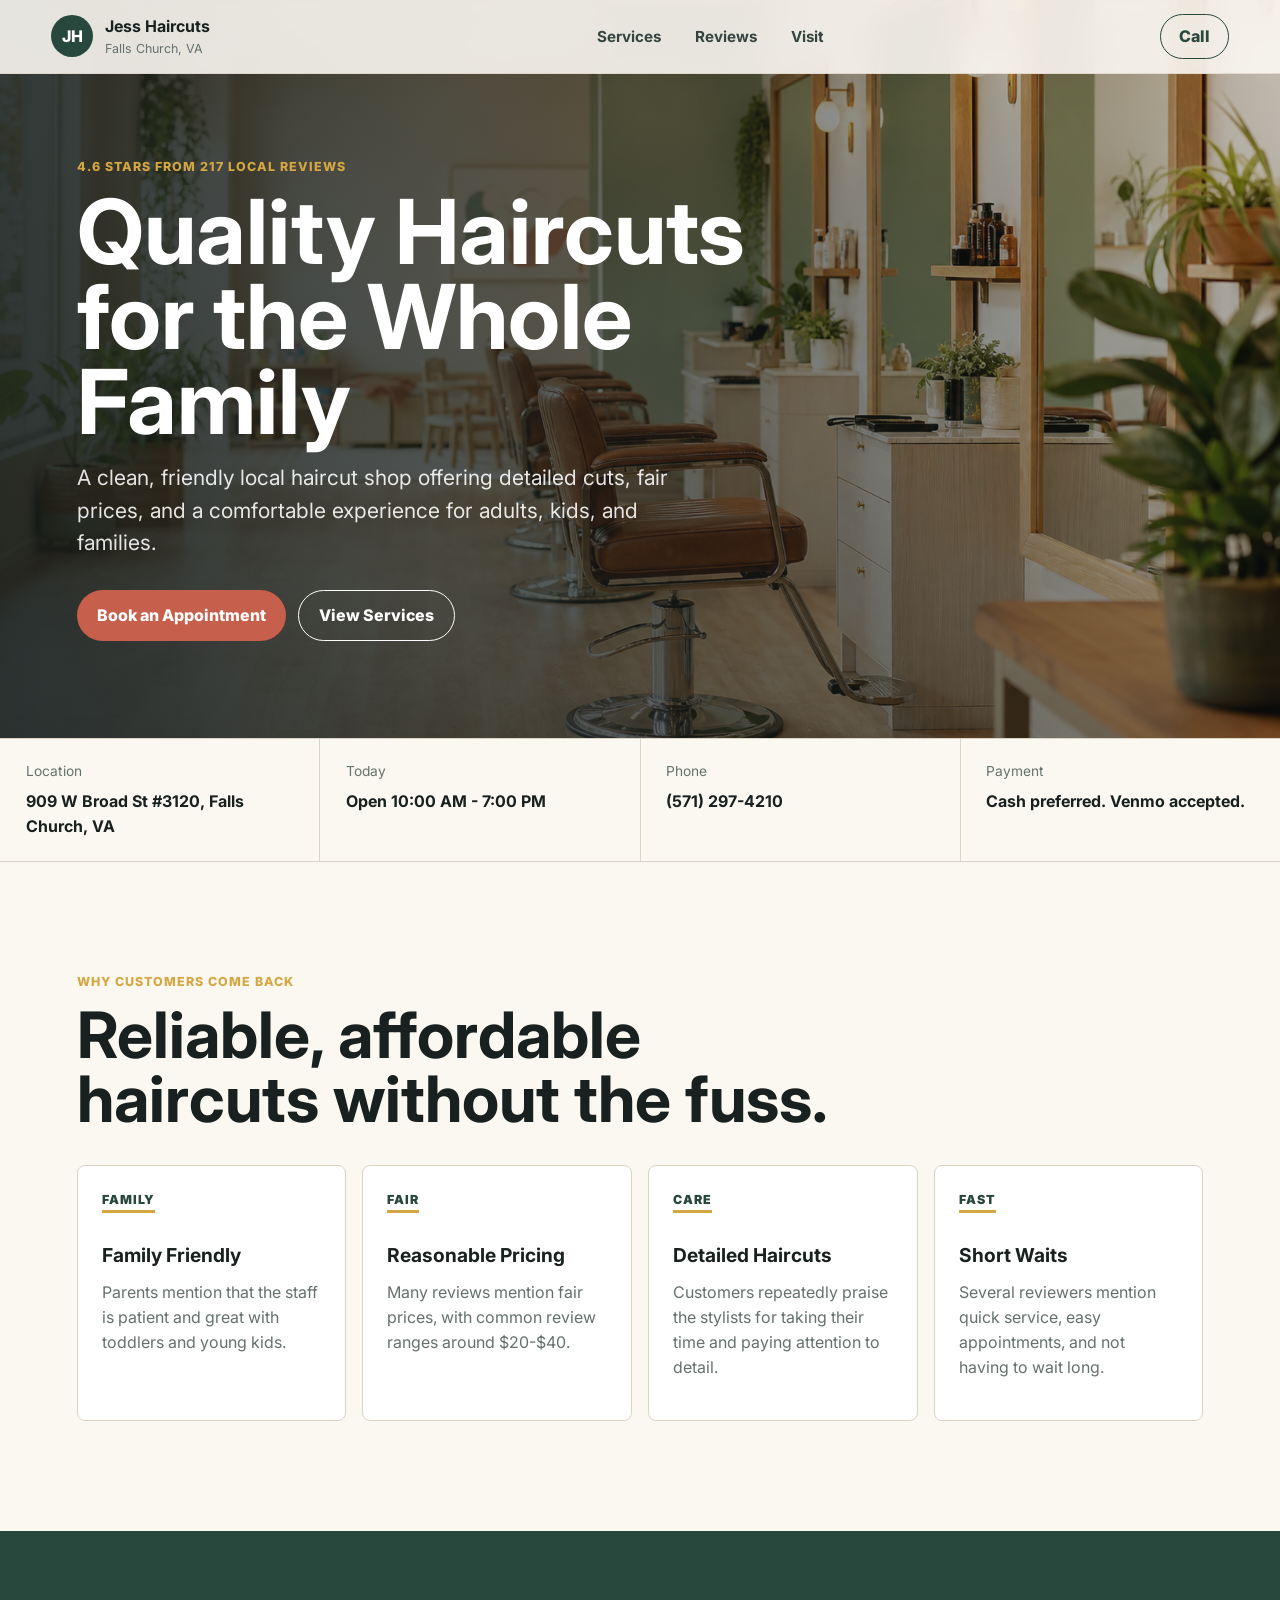
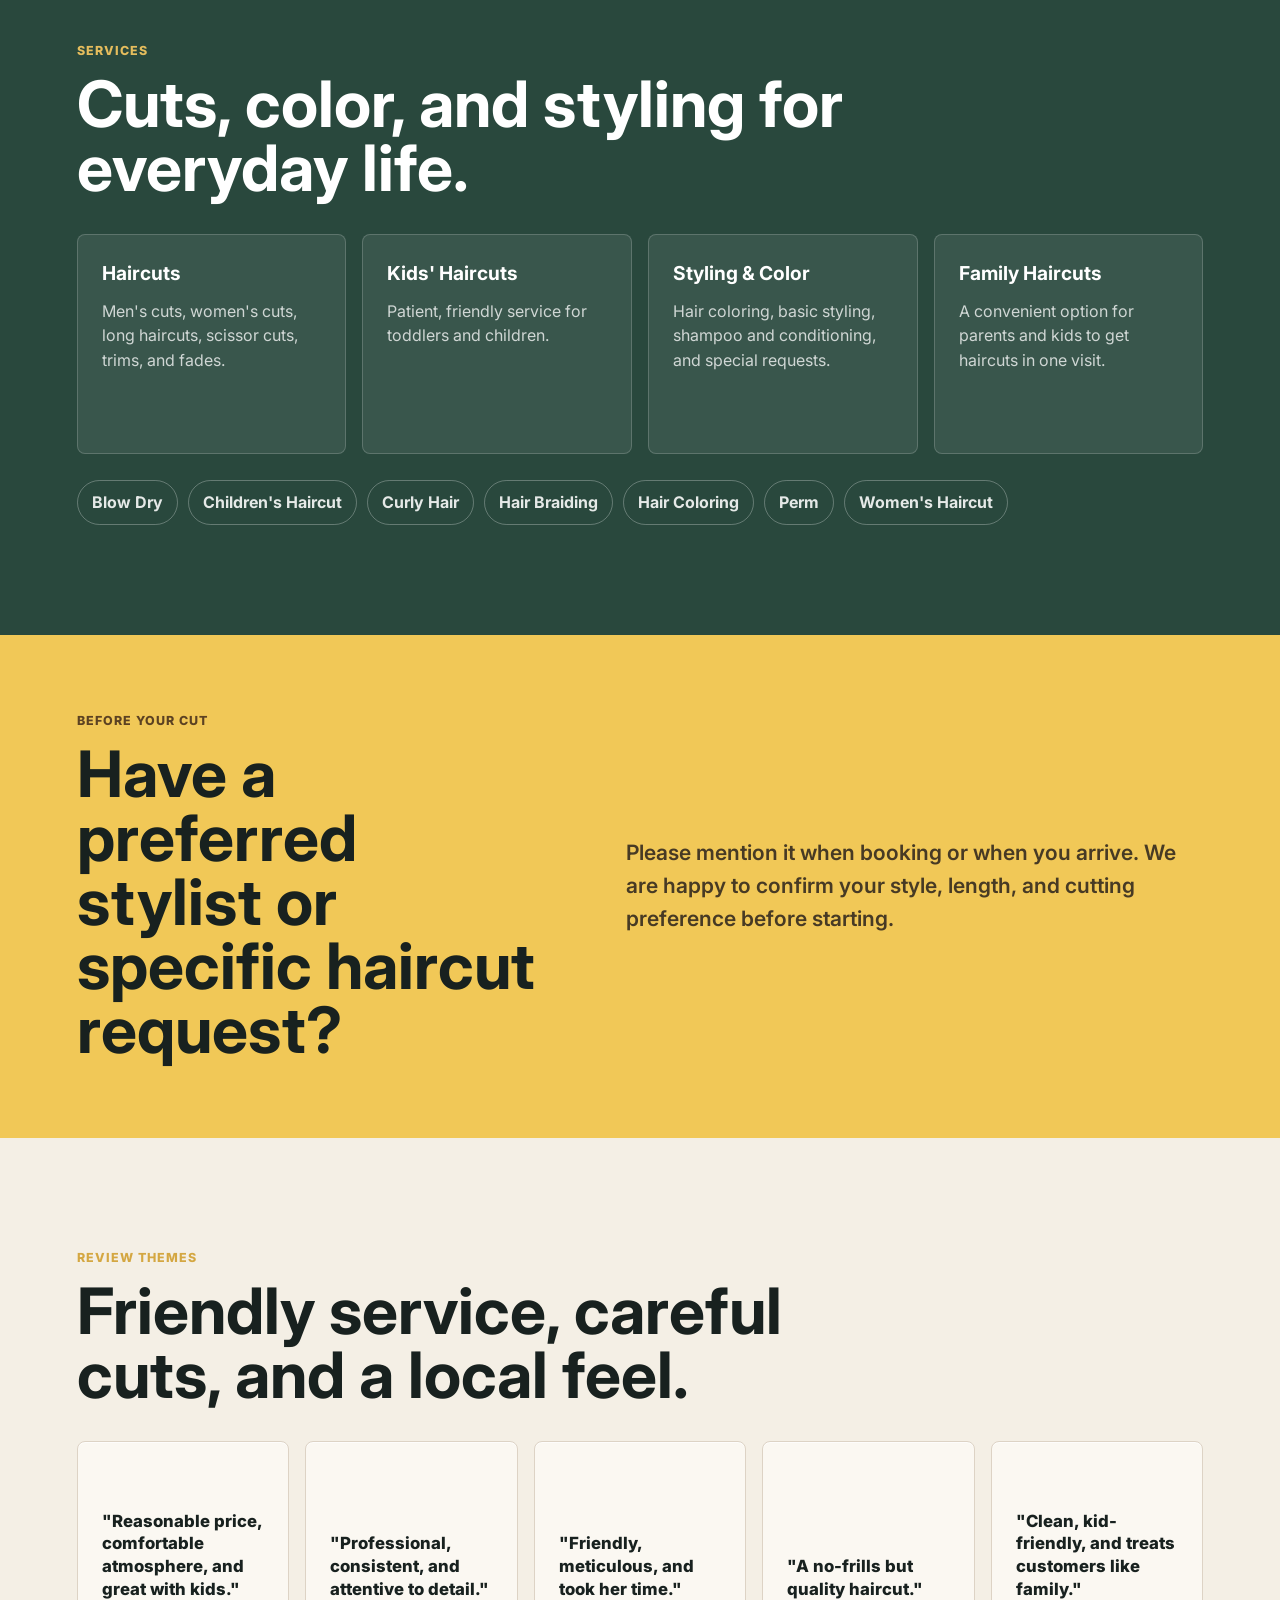
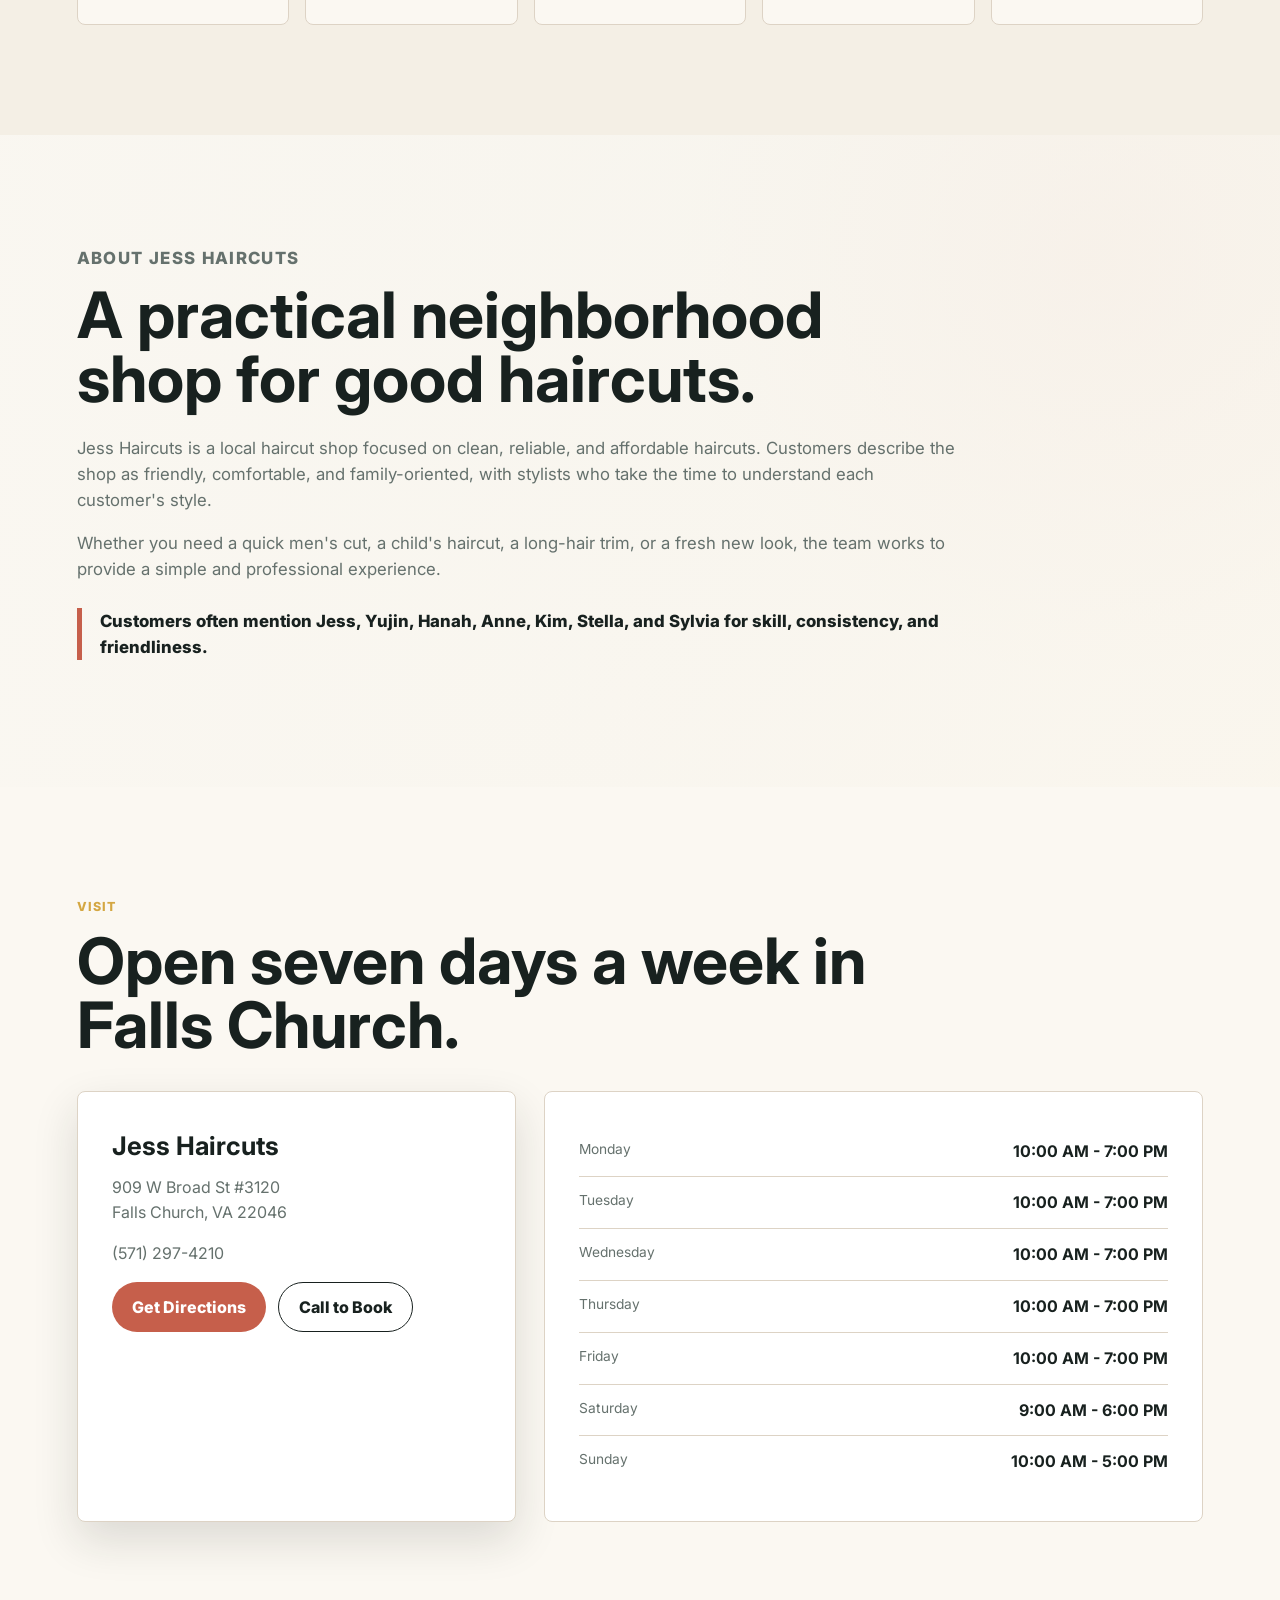
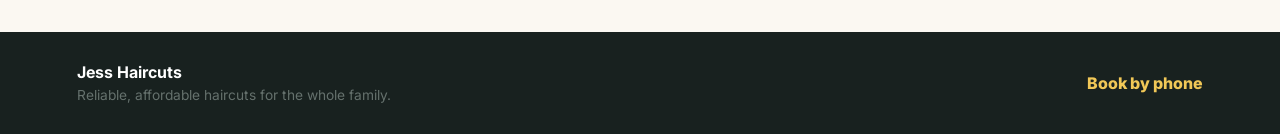
==== index.html @ 49f00c07 "Add Jess Haircuts website" ====
<!DOCTYPE html>
<html lang="en">
  <head>
    <meta charset="UTF-8" />
    <meta name="viewport" content="width=device-width, initial-scale=1.0" />
    <meta
      name="description"
      content="Jess Haircuts is a clean, friendly neighborhood haircut shop in Falls Church, VA offering reliable, affordable haircuts for adults, kids, and families."
    />
    <title>Jess Haircuts | Family Haircuts in Falls Church, VA</title>
    <link rel="preconnect" href="https://fonts.googleapis.com" />
    <link rel="preconnect" href="https://fonts.gstatic.com" crossorigin />
    <link
      href="https://fonts.googleapis.com/css2?family=Inter:wght@400;500;600;700;800&display=swap"
      rel="stylesheet"
    />
    <link rel="stylesheet" href="styles.css" />
  </head>
  <body>
    <header class="site-header">
      <a class="brand" href="#top" aria-label="Jess Haircuts home">
        <span class="brand-mark">JH</span>
        <span>
          <strong>Jess Haircuts</strong>
          <small>Falls Church, VA</small>
        </span>
      </a>
      <nav class="site-nav" aria-label="Primary navigation">
        <a href="#services">Services</a>
        <a href="#reviews">Reviews</a>
        <a href="#visit">Visit</a>
      </nav>
      <a class="header-call" href="tel:+15712974210">Call</a>
    </header>

    <main id="top">
      <section class="hero" aria-labelledby="hero-title">
        <div class="hero-media" aria-hidden="true">
          <img src="assets/salon-hero.png" alt="" />
        </div>
        <div class="hero-shade" aria-hidden="true"></div>
        <div class="hero-content">
          <p class="rating">4.6 stars from 217 local reviews</p>
          <h1 id="hero-title">Quality Haircuts for the Whole Family</h1>
          <p class="hero-copy">
            A clean, friendly local haircut shop offering detailed cuts, fair
            prices, and a comfortable experience for adults, kids, and families.
          </p>
          <div class="hero-actions">
            <a class="button primary" href="tel:+15712974210">Book an Appointment</a>
            <a class="button secondary" href="#services">View Services</a>
          </div>
        </div>
      </section>

      <section class="quick-info" aria-label="Quick business information">
        <div>
          <span>Location</span>
          <strong>909 W Broad St #3120, Falls Church, VA</strong>
        </div>
        <div>
          <span>Today</span>
          <strong>Open 10:00 AM - 7:00 PM</strong>
        </div>
        <div>
          <span>Phone</span>
          <strong><a href="tel:+15712974210">(571) 297-4210</a></strong>
        </div>
        <div>
          <span>Payment</span>
          <strong>Cash preferred. Venmo accepted.</strong>
        </div>
      </section>

      <section class="section trust" aria-labelledby="trust-title">
        <div class="section-heading">
          <p class="eyebrow">Why customers come back</p>
          <h2 id="trust-title">Reliable, affordable haircuts without the fuss.</h2>
        </div>
        <div class="trust-grid">
          <article>
            <span class="icon">Family</span>
            <h3>Family Friendly</h3>
            <p>
              Parents mention that the staff is patient and great with toddlers
              and young kids.
            </p>
          </article>
          <article>
            <span class="icon">Fair</span>
            <h3>Reasonable Pricing</h3>
            <p>
              Many reviews mention fair prices, with common review ranges around
              $20-$40.
            </p>
          </article>
          <article>
            <span class="icon">Care</span>
            <h3>Detailed Haircuts</h3>
            <p>
              Customers repeatedly praise the stylists for taking their time and
              paying attention to detail.
            </p>
          </article>
          <article>
            <span class="icon">Fast</span>
            <h3>Short Waits</h3>
            <p>
              Several reviewers mention quick service, easy appointments, and
              not having to wait long.
            </p>
          </article>
        </div>
      </section>

      <section class="section services-section" id="services" aria-labelledby="services-title">
        <div class="section-heading">
          <p class="eyebrow">Services</p>
          <h2 id="services-title">Cuts, color, and styling for everyday life.</h2>
        </div>
        <div class="services-grid">
          <article>
            <h3>Haircuts</h3>
            <p>Men's cuts, women's cuts, long haircuts, scissor cuts, trims, and fades.</p>
          </article>
          <article>
            <h3>Kids' Haircuts</h3>
            <p>Patient, friendly service for toddlers and children.</p>
          </article>
          <article>
            <h3>Styling &amp; Color</h3>
            <p>Hair coloring, basic styling, shampoo and conditioning, and special requests.</p>
          </article>
          <article>
            <h3>Family Haircuts</h3>
            <p>A convenient option for parents and kids to get haircuts in one visit.</p>
          </article>
        </div>
        <ul class="service-list" aria-label="Additional services">
          <li>Blow Dry</li>
          <li>Children's Haircut</li>
          <li>Curly Hair</li>
          <li>Hair Braiding</li>
          <li>Hair Coloring</li>
          <li>Perm</li>
          <li>Women's Haircut</li>
        </ul>
      </section>

      <section class="booking-note" aria-labelledby="booking-note-title">
        <div>
          <p class="eyebrow">Before your cut</p>
          <h2 id="booking-note-title">Have a preferred stylist or specific haircut request?</h2>
        </div>
        <p>
          Please mention it when booking or when you arrive. We are happy to
          confirm your style, length, and cutting preference before starting.
        </p>
      </section>

      <section class="section reviews" id="reviews" aria-labelledby="reviews-title">
        <div class="section-heading">
          <p class="eyebrow">Review themes</p>
          <h2 id="reviews-title">Friendly service, careful cuts, and a local feel.</h2>
        </div>
        <div class="review-grid">
          <figure>
            <blockquote>"Reasonable price, comfortable atmosphere, and great with kids."</blockquote>
          </figure>
          <figure>
            <blockquote>"Professional, consistent, and attentive to detail."</blockquote>
          </figure>
          <figure>
            <blockquote>"Friendly, meticulous, and took her time."</blockquote>
          </figure>
          <figure>
            <blockquote>"A no-frills but quality haircut."</blockquote>
          </figure>
          <figure>
            <blockquote>"Clean, kid-friendly, and treats customers like family."</blockquote>
          </figure>
        </div>
      </section>

      <section class="section about" aria-labelledby="about-title">
        <div class="about-copy">
          <p class="eyebrow">About Jess Haircuts</p>
          <h2 id="about-title">A practical neighborhood shop for good haircuts.</h2>
          <p>
            Jess Haircuts is a local haircut shop focused on clean, reliable,
            and affordable haircuts. Customers describe the shop as friendly,
            comfortable, and family-oriented, with stylists who take the time to
            understand each customer's style.
          </p>
          <p>
            Whether you need a quick men's cut, a child's haircut, a long-hair
            trim, or a fresh new look, the team works to provide a simple and
            professional experience.
          </p>
          <p class="stylist-note">
            Customers often mention Jess, Yujin, Hanah, Anne, Kim, Stella, and
            Sylvia for skill, consistency, and friendliness.
          </p>
        </div>
      </section>

      <section class="section visit" id="visit" aria-labelledby="visit-title">
        <div class="section-heading">
          <p class="eyebrow">Visit</p>
          <h2 id="visit-title">Open seven days a week in Falls Church.</h2>
        </div>
        <div class="visit-layout">
          <div class="visit-details">
            <h3>Jess Haircuts</h3>
            <p>909 W Broad St #3120<br />Falls Church, VA 22046</p>
            <p><a href="tel:+15712974210">(571) 297-4210</a></p>
            <div class="visit-actions">
              <a
                class="button primary"
                href="https://www.google.com/maps/search/?api=1&query=Jess+Haircuts+909+W+Broad+St+3120+Falls+Church+VA+22046"
              >
                Get Directions
              </a>
              <a class="button secondary" href="tel:+15712974210">Call to Book</a>
            </div>
          </div>
          <div class="hours" aria-label="Opening times">
            <div><span>Monday</span><strong>10:00 AM - 7:00 PM</strong></div>
            <div><span>Tuesday</span><strong>10:00 AM - 7:00 PM</strong></div>
            <div><span>Wednesday</span><strong>10:00 AM - 7:00 PM</strong></div>
            <div><span>Thursday</span><strong>10:00 AM - 7:00 PM</strong></div>
            <div><span>Friday</span><strong>10:00 AM - 7:00 PM</strong></div>
            <div><span>Saturday</span><strong>9:00 AM - 6:00 PM</strong></div>
            <div><span>Sunday</span><strong>10:00 AM - 5:00 PM</strong></div>
          </div>
        </div>
      </section>
    </main>

    <footer class="site-footer">
      <div>
        <strong>Jess Haircuts</strong>
        <span>Reliable, affordable haircuts for the whole family.</span>
      </div>
      <a href="tel:+15712974210">Book by phone</a>
    </footer>
  </body>
</html>
---- styles.css ----
:root {
  --ink: #18211f;
  --muted: #65716d;
  --paper: #fbf8f2;
  --cream: #f4efe5;
  --sage: #476b5c;
  --sage-dark: #29483d;
  --coral: #c65f4b;
  --gold: #d4a742;
  --line: #ddd3c5;
  --white: #ffffff;
  --shadow: 0 18px 45px rgba(30, 33, 31, 0.14);
}

* {
  box-sizing: border-box;
}

html {
  scroll-behavior: smooth;
}

body {
  margin: 0;
  background: var(--paper);
  color: var(--ink);
  font-family: "Inter", Arial, sans-serif;
  line-height: 1.55;
}

img {
  display: block;
  max-width: 100%;
}

a {
  color: inherit;
  text-decoration: none;
}

.site-header {
  position: fixed;
  z-index: 20;
  top: 0;
  left: 0;
  right: 0;
  display: flex;
  align-items: center;
  justify-content: space-between;
  gap: 24px;
  padding: 14px clamp(18px, 4vw, 56px);
  background: rgba(251, 248, 242, 0.9);
  border-bottom: 1px solid rgba(221, 211, 197, 0.72);
  backdrop-filter: blur(16px);
}

.brand {
  display: flex;
  align-items: center;
  gap: 12px;
  min-width: 210px;
}

.brand-mark {
  display: grid;
  width: 42px;
  height: 42px;
  place-items: center;
  border-radius: 50%;
  background: var(--sage-dark);
  color: var(--white);
  font-weight: 800;
}

.brand strong,
.brand small {
  display: block;
}

.brand strong {
  font-size: 1rem;
}

.brand small {
  color: var(--muted);
  font-size: 0.78rem;
}

.site-nav {
  display: flex;
  align-items: center;
  justify-content: center;
  gap: clamp(14px, 3vw, 34px);
  color: #35443f;
  font-size: 0.95rem;
  font-weight: 700;
}

.site-nav a,
.header-call {
  transition: color 180ms ease, border-color 180ms ease, background 180ms ease;
}

.site-nav a:hover {
  color: var(--coral);
}

.header-call {
  border: 1px solid var(--sage-dark);
  border-radius: 999px;
  padding: 9px 18px;
  color: var(--sage-dark);
  font-weight: 800;
}

.header-call:hover {
  background: var(--sage-dark);
  color: var(--white);
}

.hero {
  position: relative;
  min-height: 82vh;
  display: flex;
  align-items: center;
  overflow: hidden;
  padding: 104px clamp(18px, 6vw, 80px) 44px;
}

.hero-media,
.hero-shade {
  position: absolute;
  inset: 0;
}

.hero-media img {
  width: 100%;
  height: 100%;
  object-fit: cover;
}

.hero-shade {
  background:
    linear-gradient(90deg, rgba(21, 28, 26, 0.85) 0%, rgba(21, 28, 26, 0.62) 42%, rgba(21, 28, 26, 0.12) 100%),
    linear-gradient(0deg, rgba(21, 28, 26, 0.34), rgba(21, 28, 26, 0.08));
}

.hero-content {
  position: relative;
  z-index: 1;
  width: min(670px, 100%);
  color: var(--white);
}

.rating,
.eyebrow {
  margin: 0 0 12px;
  color: var(--gold);
  font-size: 0.78rem;
  font-weight: 800;
  letter-spacing: 0.08em;
  text-transform: uppercase;
}

h1,
h2,
h3,
p {
  margin-top: 0;
}

h1 {
  max-width: 760px;
  margin-bottom: 18px;
  font-size: clamp(2.8rem, 7vw, 6rem);
  line-height: 0.95;
  letter-spacing: 0;
}

.hero-copy {
  max-width: 610px;
  margin-bottom: 30px;
  color: rgba(255, 255, 255, 0.88);
  font-size: clamp(1.08rem, 2vw, 1.32rem);
}

.hero-actions,
.visit-actions {
  display: flex;
  flex-wrap: wrap;
  gap: 12px;
}

.button {
  display: inline-flex;
  min-height: 46px;
  align-items: center;
  justify-content: center;
  border-radius: 999px;
  padding: 12px 20px;
  font-weight: 800;
  transition: transform 180ms ease, background 180ms ease, color 180ms ease, border-color 180ms ease;
}

.button:hover {
  transform: translateY(-1px);
}

.button.primary {
  background: var(--coral);
  color: var(--white);
}

.button.primary:hover {
  background: #a84939;
}

.button.secondary {
  border: 1px solid currentColor;
  color: inherit;
}

.quick-info {
  display: grid;
  grid-template-columns: repeat(4, 1fr);
  gap: 1px;
  background: var(--line);
  border-top: 1px solid var(--line);
  border-bottom: 1px solid var(--line);
}

.quick-info div {
  min-height: 118px;
  padding: 22px clamp(16px, 2vw, 28px);
  background: var(--paper);
}

.quick-info span,
.hours span,
.site-footer span {
  display: block;
  color: var(--muted);
  font-size: 0.86rem;
}

.quick-info strong {
  display: block;
  margin-top: 7px;
  font-size: 1rem;
}

.section {
  padding: clamp(58px, 9vw, 110px) clamp(18px, 6vw, 80px);
}

.section-heading {
  width: min(790px, 100%);
  margin-bottom: 34px;
}

.section-heading h2,
.booking-note h2,
.about-copy h2 {
  margin-bottom: 0;
  font-size: clamp(2rem, 5vw, 4rem);
  line-height: 1;
  letter-spacing: 0;
}

.trust-grid,
.services-grid,
.review-grid {
  display: grid;
  grid-template-columns: repeat(4, 1fr);
  gap: 16px;
}

.trust-grid article,
.services-grid article,
.review-grid figure {
  min-height: 220px;
  margin: 0;
  border: 1px solid var(--line);
  border-radius: 8px;
  background: var(--white);
  padding: 24px;
  box-shadow: 0 1px 0 rgba(255, 255, 255, 0.8) inset;
}

.trust-grid article {
  display: flex;
  flex-direction: column;
}

.icon {
  display: inline-flex;
  width: fit-content;
  margin-bottom: 28px;
  border-bottom: 3px solid var(--gold);
  color: var(--sage-dark);
  font-size: 0.78rem;
  font-weight: 900;
  letter-spacing: 0.08em;
  text-transform: uppercase;
}

.trust-grid h3,
.services-grid h3,
.visit-details h3 {
  margin-bottom: 10px;
  font-size: 1.2rem;
}

.trust-grid p,
.services-grid p,
.about-copy p,
.visit-details p {
  color: var(--muted);
}

.services-section {
  background: var(--sage-dark);
  color: var(--white);
}

.services-section .eyebrow {
  color: #e5bd5d;
}

.services-section .section-heading h2 {
  color: var(--white);
}

.services-grid article {
  background: rgba(255, 255, 255, 0.08);
  border-color: rgba(255, 255, 255, 0.18);
  box-shadow: none;
}

.services-grid p {
  color: rgba(255, 255, 255, 0.76);
}

.service-list {
  display: flex;
  flex-wrap: wrap;
  gap: 10px;
  padding: 0;
  margin: 26px 0 0;
  list-style: none;
}

.service-list li {
  border: 1px solid rgba(255, 255, 255, 0.28);
  border-radius: 999px;
  padding: 9px 14px;
  color: rgba(255, 255, 255, 0.88);
  font-weight: 700;
}

.booking-note {
  display: grid;
  grid-template-columns: minmax(260px, 0.9fr) minmax(280px, 1.1fr);
  gap: clamp(24px, 6vw, 80px);
  align-items: center;
  padding: clamp(42px, 7vw, 76px) clamp(18px, 6vw, 80px);
  background: #f1c857;
}

.booking-note .eyebrow {
  color: #5c4222;
}

.booking-note p:last-child {
  margin-bottom: 0;
  color: #473a24;
  font-size: clamp(1.05rem, 2vw, 1.32rem);
  font-weight: 600;
}

.reviews {
  background: var(--cream);
}

.review-grid {
  grid-template-columns: repeat(5, 1fr);
}

.review-grid figure {
  min-height: 184px;
  display: flex;
  align-items: flex-end;
  background: var(--paper);
}

blockquote {
  margin: 0;
  font-size: 1.05rem;
  font-weight: 800;
  line-height: 1.35;
}

.about {
  background:
    linear-gradient(90deg, rgba(251, 248, 242, 0.96), rgba(251, 248, 242, 0.82)),
    radial-gradient(circle at 85% 20%, rgba(198, 95, 75, 0.18), transparent 34%),
    linear-gradient(135deg, rgba(71, 107, 92, 0.22), rgba(212, 167, 66, 0.14));
}

.about-copy {
  width: min(880px, 100%);
}

.about-copy p {
  font-size: 1.05rem;
}

.about-copy h2 {
  margin-bottom: 24px;
}

.stylist-note {
  margin-top: 26px;
  border-left: 5px solid var(--coral);
  padding-left: 18px;
  color: var(--ink) !important;
  font-weight: 800;
}

.visit-layout {
  display: grid;
  grid-template-columns: minmax(260px, 0.8fr) minmax(320px, 1.2fr);
  gap: 28px;
}

.visit-details,
.hours {
  border: 1px solid var(--line);
  border-radius: 8px;
  background: var(--white);
  padding: clamp(22px, 4vw, 34px);
  box-shadow: var(--shadow);
}

.visit-details h3 {
  font-size: 1.6rem;
}

.hours {
  display: grid;
  gap: 0;
  box-shadow: none;
}

.hours div {
  display: flex;
  justify-content: space-between;
  gap: 18px;
  padding: 13px 0;
  border-bottom: 1px solid var(--line);
}

.hours div:last-child {
  border-bottom: 0;
}

.hours strong {
  text-align: right;
}

.site-footer {
  display: flex;
  align-items: center;
  justify-content: space-between;
  gap: 20px;
  padding: 28px clamp(18px, 6vw, 80px);
  background: var(--ink);
  color: var(--white);
}

.site-footer a {
  color: #f1c857;
  font-weight: 800;
}

@media (max-width: 1050px) {
  .quick-info,
  .trust-grid,
  .services-grid {
    grid-template-columns: repeat(2, 1fr);
  }

  .review-grid {
    grid-template-columns: repeat(3, 1fr);
  }
}

@media (max-width: 760px) {
  .site-header {
    position: absolute;
    flex-wrap: wrap;
    gap: 12px;
  }

  .brand {
    min-width: auto;
  }

  .site-nav {
    order: 3;
    width: 100%;
    justify-content: flex-start;
  }

  .header-call {
    padding-inline: 14px;
  }

  .hero {
    min-height: 82vh;
    align-items: flex-end;
    padding-top: 154px;
  }

  .hero-shade {
    background:
      linear-gradient(0deg, rgba(21, 28, 26, 0.9) 0%, rgba(21, 28, 26, 0.72) 52%, rgba(21, 28, 26, 0.22) 100%);
  }

  h1 {
    font-size: clamp(2.75rem, 14vw, 4.15rem);
  }

  .quick-info,
  .trust-grid,
  .services-grid,
  .review-grid,
  .booking-note,
  .visit-layout {
    grid-template-columns: 1fr;
  }

  .quick-info div {
    min-height: auto;
  }

  .trust-grid article,
  .services-grid article,
  .review-grid figure {
    min-height: auto;
  }

  .hours div {
    align-items: flex-start;
  }

  .site-footer {
    align-items: flex-start;
    flex-direction: column;
  }
}

@media (max-width: 460px) {
  .site-nav {
    gap: 14px;
    font-size: 0.86rem;
  }

  .brand small {
    display: none;
  }

  .hero-actions,
  .visit-actions {
    flex-direction: column;
  }

  .button {
    width: 100%;
  }

  .hours div {
    display: block;
  }

  .hours strong {
    display: block;
    margin-top: 3px;
    text-align: left;
  }
}
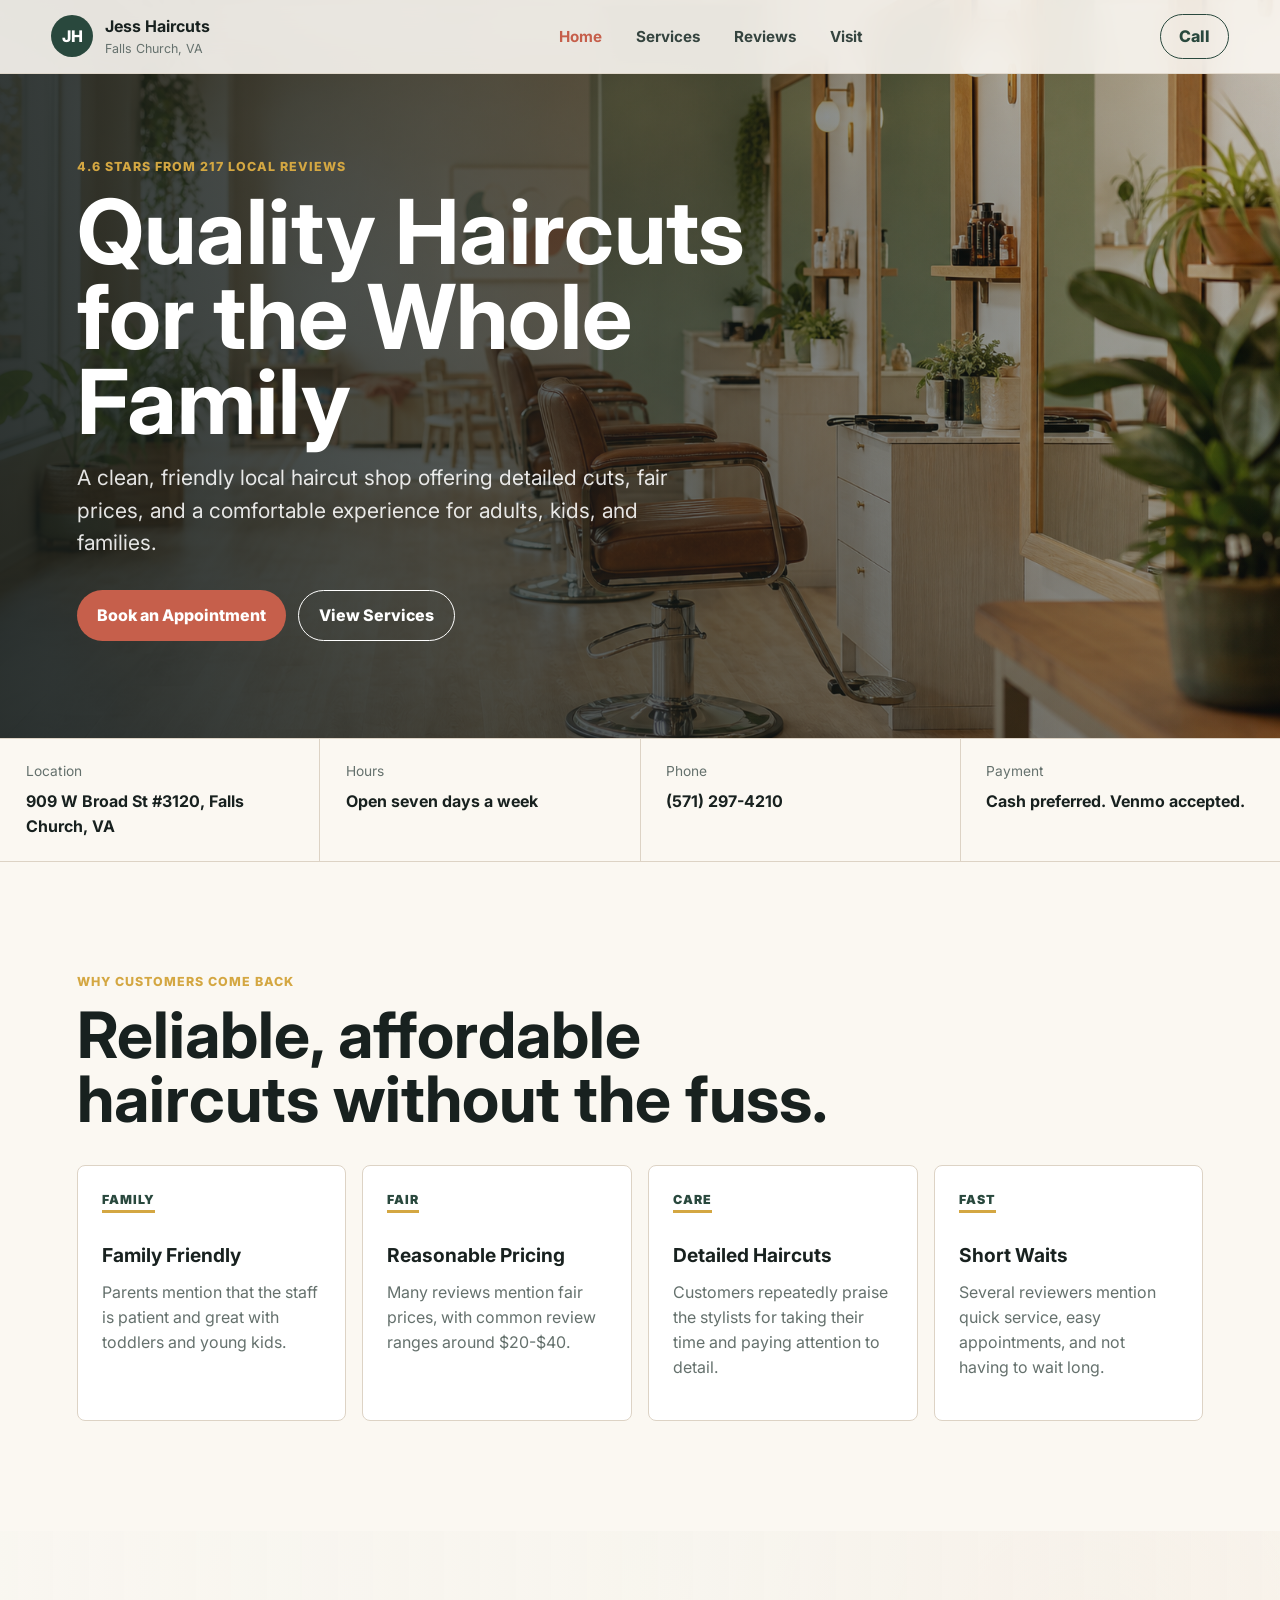
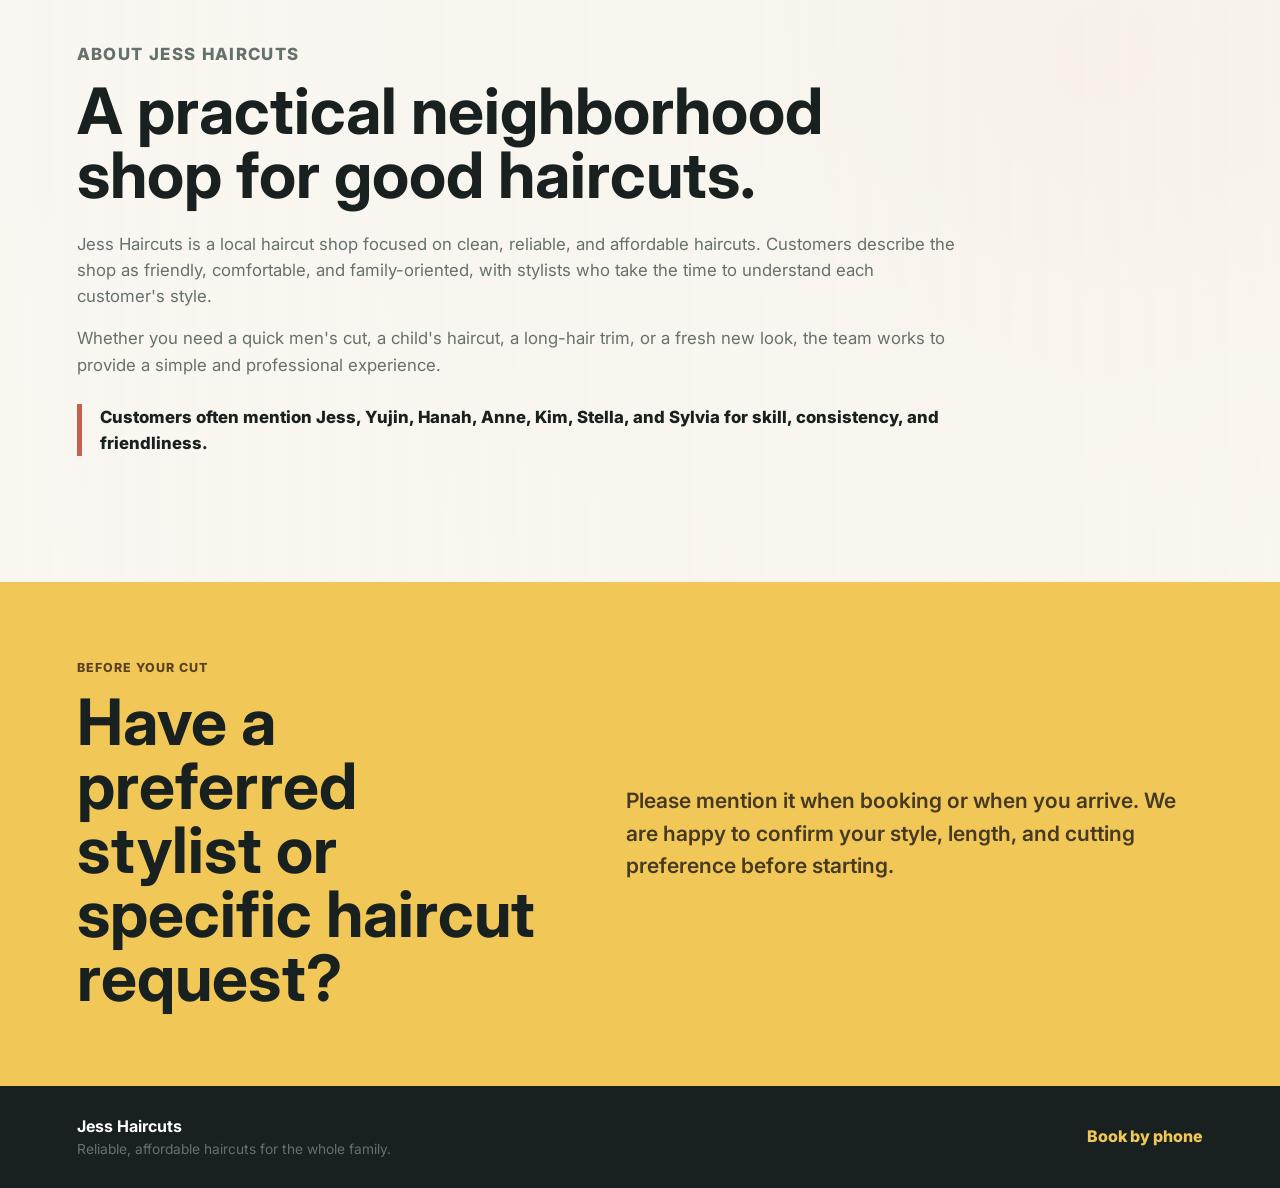
==== commit c6322112: "Convert site to multi-page layout" ====
--- a/index.html
+++ b/index.html
@@ -18,7 +18,7 @@
   </head>
   <body>
     <header class="site-header">
-      <a class="brand" href="#top" aria-label="Jess Haircuts home">
+      <a class="brand" href="index.html" aria-label="Jess Haircuts home">
         <span class="brand-mark">JH</span>
         <span>
           <strong>Jess Haircuts</strong>
@@ -26,14 +26,15 @@
         </span>
       </a>
       <nav class="site-nav" aria-label="Primary navigation">
-        <a href="#services">Services</a>
-        <a href="#reviews">Reviews</a>
-        <a href="#visit">Visit</a>
+        <a href="index.html" aria-current="page">Home</a>
+        <a href="services.html">Services</a>
+        <a href="reviews.html">Reviews</a>
+        <a href="visit.html">Visit</a>
       </nav>
       <a class="header-call" href="tel:+15712974210">Call</a>
     </header>
 
-    <main id="top">
+    <main>
       <section class="hero" aria-labelledby="hero-title">
         <div class="hero-media" aria-hidden="true">
           <img src="assets/salon-hero.png" alt="" />
@@ -48,7 +49,7 @@
           </p>
           <div class="hero-actions">
             <a class="button primary" href="tel:+15712974210">Book an Appointment</a>
-            <a class="button secondary" href="#services">View Services</a>
+            <a class="button secondary" href="services.html">View Services</a>
           </div>
         </div>
       </section>
@@ -59,8 +60,8 @@
           <strong>909 W Broad St #3120, Falls Church, VA</strong>
         </div>
         <div>
-          <span>Today</span>
-          <strong>Open 10:00 AM - 7:00 PM</strong>
+          <span>Hours</span>
+          <strong>Open seven days a week</strong>
         </div>
         <div>
           <span>Phone</span>
@@ -113,75 +114,6 @@
         </div>
       </section>
 
-      <section class="section services-section" id="services" aria-labelledby="services-title">
-        <div class="section-heading">
-          <p class="eyebrow">Services</p>
-          <h2 id="services-title">Cuts, color, and styling for everyday life.</h2>
-        </div>
-        <div class="services-grid">
-          <article>
-            <h3>Haircuts</h3>
-            <p>Men's cuts, women's cuts, long haircuts, scissor cuts, trims, and fades.</p>
-          </article>
-          <article>
-            <h3>Kids' Haircuts</h3>
-            <p>Patient, friendly service for toddlers and children.</p>
-          </article>
-          <article>
-            <h3>Styling &amp; Color</h3>
-            <p>Hair coloring, basic styling, shampoo and conditioning, and special requests.</p>
-          </article>
-          <article>
-            <h3>Family Haircuts</h3>
-            <p>A convenient option for parents and kids to get haircuts in one visit.</p>
-          </article>
-        </div>
-        <ul class="service-list" aria-label="Additional services">
-          <li>Blow Dry</li>
-          <li>Children's Haircut</li>
-          <li>Curly Hair</li>
-          <li>Hair Braiding</li>
-          <li>Hair Coloring</li>
-          <li>Perm</li>
-          <li>Women's Haircut</li>
-        </ul>
-      </section>
-
-      <section class="booking-note" aria-labelledby="booking-note-title">
-        <div>
-          <p class="eyebrow">Before your cut</p>
-          <h2 id="booking-note-title">Have a preferred stylist or specific haircut request?</h2>
-        </div>
-        <p>
-          Please mention it when booking or when you arrive. We are happy to
-          confirm your style, length, and cutting preference before starting.
-        </p>
-      </section>
-
-      <section class="section reviews" id="reviews" aria-labelledby="reviews-title">
-        <div class="section-heading">
-          <p class="eyebrow">Review themes</p>
-          <h2 id="reviews-title">Friendly service, careful cuts, and a local feel.</h2>
-        </div>
-        <div class="review-grid">
-          <figure>
-            <blockquote>"Reasonable price, comfortable atmosphere, and great with kids."</blockquote>
-          </figure>
-          <figure>
-            <blockquote>"Professional, consistent, and attentive to detail."</blockquote>
-          </figure>
-          <figure>
-            <blockquote>"Friendly, meticulous, and took her time."</blockquote>
-          </figure>
-          <figure>
-            <blockquote>"A no-frills but quality haircut."</blockquote>
-          </figure>
-          <figure>
-            <blockquote>"Clean, kid-friendly, and treats customers like family."</blockquote>
-          </figure>
-        </div>
-      </section>
-
       <section class="section about" aria-labelledby="about-title">
         <div class="about-copy">
           <p class="eyebrow">About Jess Haircuts</p>
@@ -204,36 +136,15 @@
         </div>
       </section>
 
-      <section class="section visit" id="visit" aria-labelledby="visit-title">
-        <div class="section-heading">
-          <p class="eyebrow">Visit</p>
-          <h2 id="visit-title">Open seven days a week in Falls Church.</h2>
+      <section class="booking-note" aria-labelledby="booking-note-title">
+        <div>
+          <p class="eyebrow">Before your cut</p>
+          <h2 id="booking-note-title">Have a preferred stylist or specific haircut request?</h2>
         </div>
-        <div class="visit-layout">
-          <div class="visit-details">
-            <h3>Jess Haircuts</h3>
-            <p>909 W Broad St #3120<br />Falls Church, VA 22046</p>
-            <p><a href="tel:+15712974210">(571) 297-4210</a></p>
-            <div class="visit-actions">
-              <a
-                class="button primary"
-                href="https://www.google.com/maps/search/?api=1&query=Jess+Haircuts+909+W+Broad+St+3120+Falls+Church+VA+22046"
-              >
-                Get Directions
-              </a>
-              <a class="button secondary" href="tel:+15712974210">Call to Book</a>
-            </div>
-          </div>
-          <div class="hours" aria-label="Opening times">
-            <div><span>Monday</span><strong>10:00 AM - 7:00 PM</strong></div>
-            <div><span>Tuesday</span><strong>10:00 AM - 7:00 PM</strong></div>
-            <div><span>Wednesday</span><strong>10:00 AM - 7:00 PM</strong></div>
-            <div><span>Thursday</span><strong>10:00 AM - 7:00 PM</strong></div>
-            <div><span>Friday</span><strong>10:00 AM - 7:00 PM</strong></div>
-            <div><span>Saturday</span><strong>9:00 AM - 6:00 PM</strong></div>
-            <div><span>Sunday</span><strong>10:00 AM - 5:00 PM</strong></div>
-          </div>
-        </div>
+        <p>
+          Please mention it when booking or when you arrive. We are happy to
+          confirm your style, length, and cutting preference before starting.
+        </p>
       </section>
     </main>
 
--- a/styles.css
+++ b/styles.css
@@ -105,6 +105,10 @@
   color: var(--coral);
 }
 
+.site-nav a[aria-current="page"] {
+  color: var(--coral);
+}
+
 .header-call {
   border: 1px solid var(--sage-dark);
   border-radius: 999px;
@@ -247,6 +251,45 @@
   display: block;
   margin-top: 7px;
   font-size: 1rem;
+}
+
+.page-hero {
+  min-height: 54vh;
+  padding: 150px clamp(18px, 6vw, 80px) clamp(54px, 8vw, 92px);
+  background:
+    linear-gradient(90deg, rgba(24, 33, 31, 0.88), rgba(24, 33, 31, 0.68)),
+    url("assets/salon-hero.png") center / cover;
+  color: var(--white);
+}
+
+.page-hero h1 {
+  width: min(920px, 100%);
+  margin-bottom: 22px;
+}
+
+.page-hero p:not(.eyebrow) {
+  width: min(690px, 100%);
+  margin-bottom: 0;
+  color: rgba(255, 255, 255, 0.84);
+  font-size: clamp(1.05rem, 2vw, 1.28rem);
+}
+
+.services-page-hero {
+  background:
+    linear-gradient(90deg, rgba(41, 72, 61, 0.92), rgba(41, 72, 61, 0.68)),
+    url("assets/salon-hero.png") center / cover;
+}
+
+.reviews-page-hero {
+  background:
+    linear-gradient(90deg, rgba(78, 52, 43, 0.9), rgba(78, 52, 43, 0.58)),
+    url("assets/salon-hero.png") center / cover;
+}
+
+.visit-page-hero {
+  background:
+    linear-gradient(90deg, rgba(24, 33, 31, 0.9), rgba(24, 33, 31, 0.62)),
+    url("assets/salon-hero.png") center / cover;
 }
 
 .section {
@@ -522,6 +565,11 @@
     padding-top: 154px;
   }
 
+  .page-hero {
+    min-height: 520px;
+    padding-top: 176px;
+  }
+
   .hero-shade {
     background:
       linear-gradient(0deg, rgba(21, 28, 26, 0.9) 0%, rgba(21, 28, 26, 0.72) 52%, rgba(21, 28, 26, 0.22) 100%);
@@ -562,7 +610,7 @@
 
 @media (max-width: 460px) {
   .site-nav {
-    gap: 14px;
+    gap: 12px;
     font-size: 0.86rem;
   }
 
